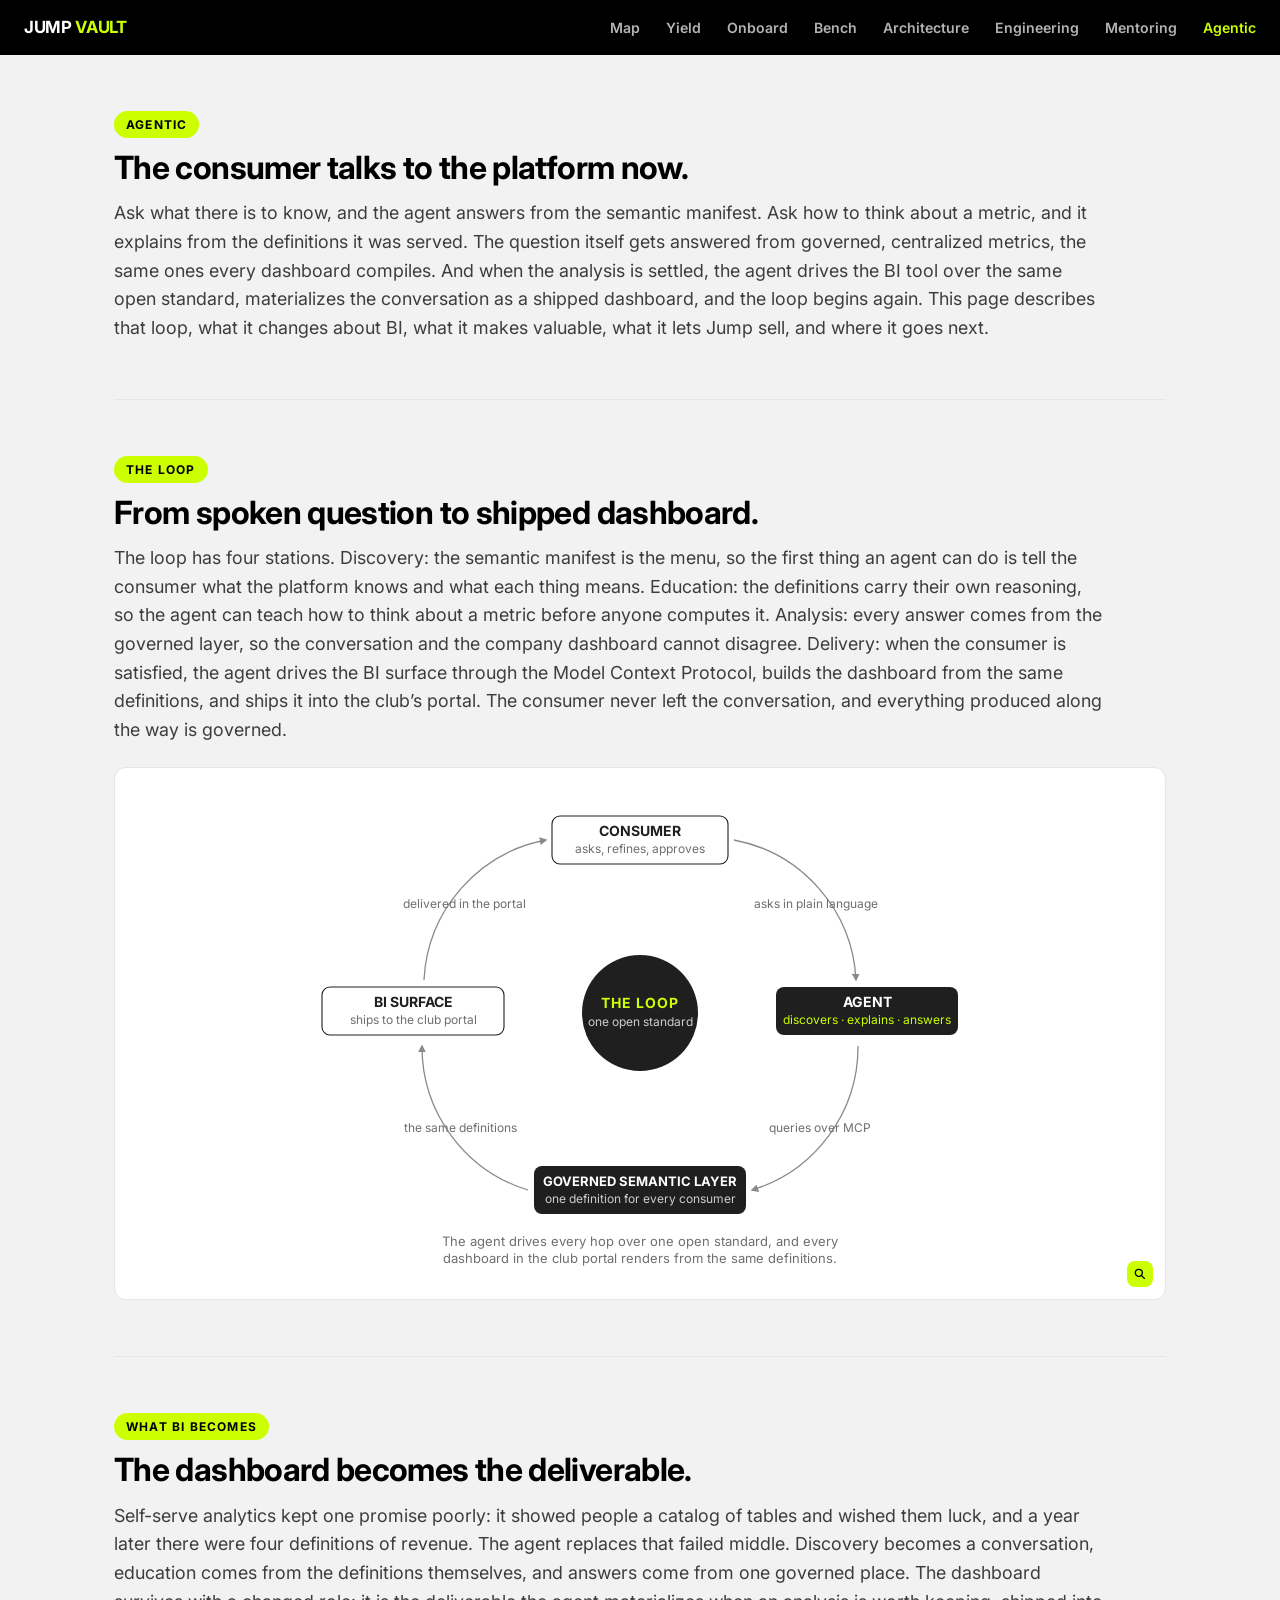
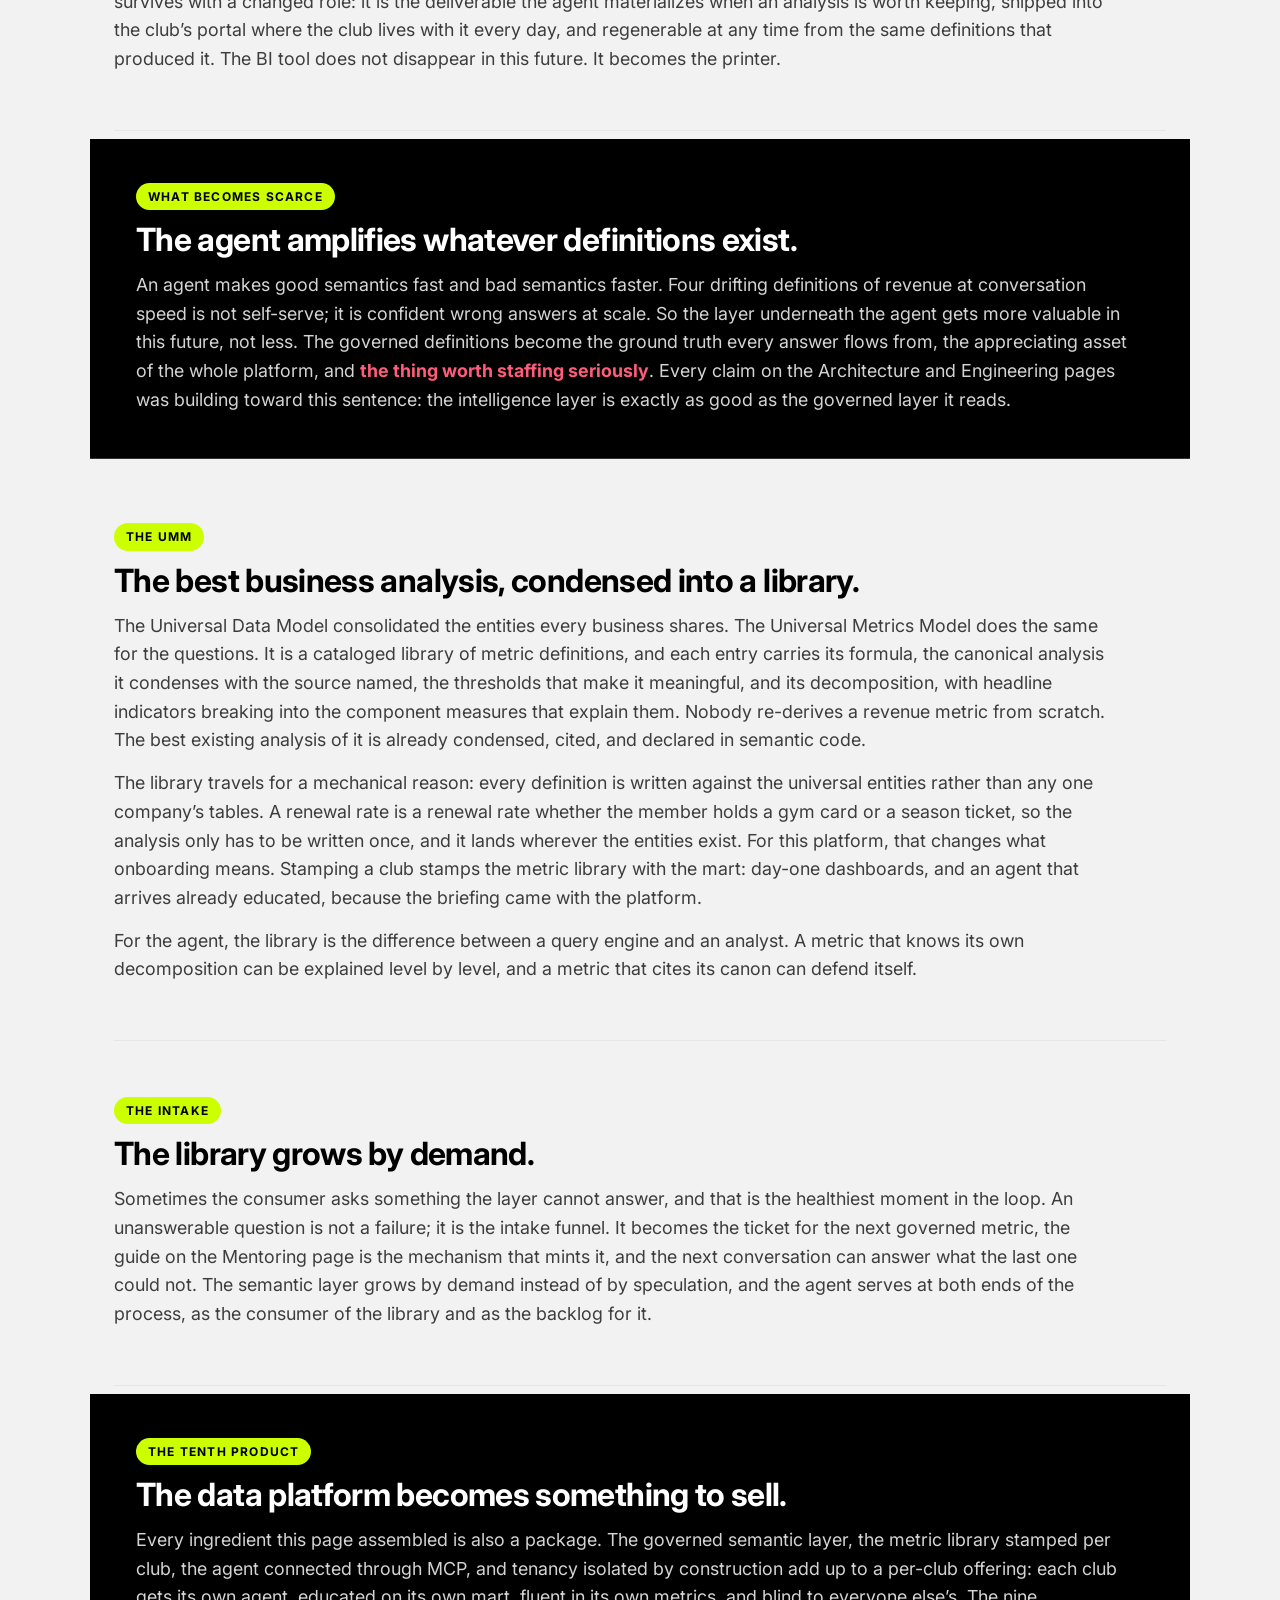
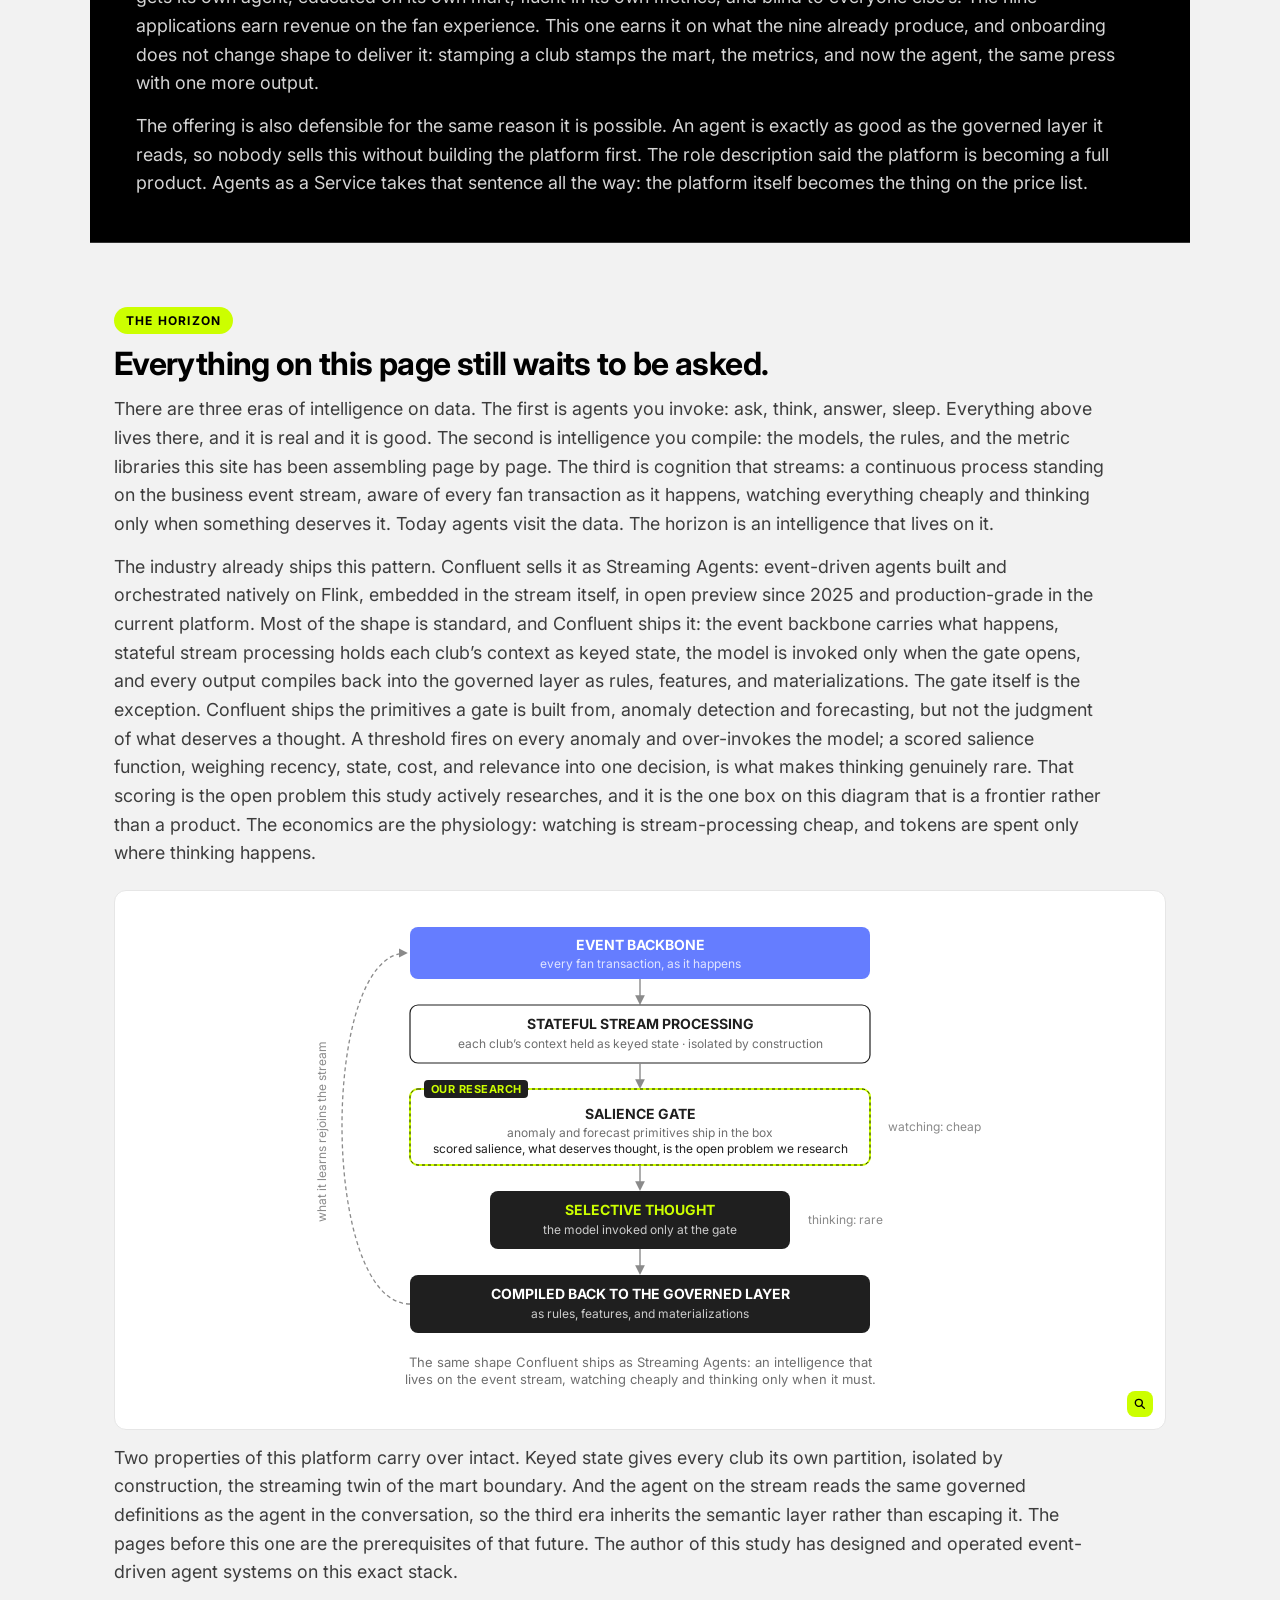
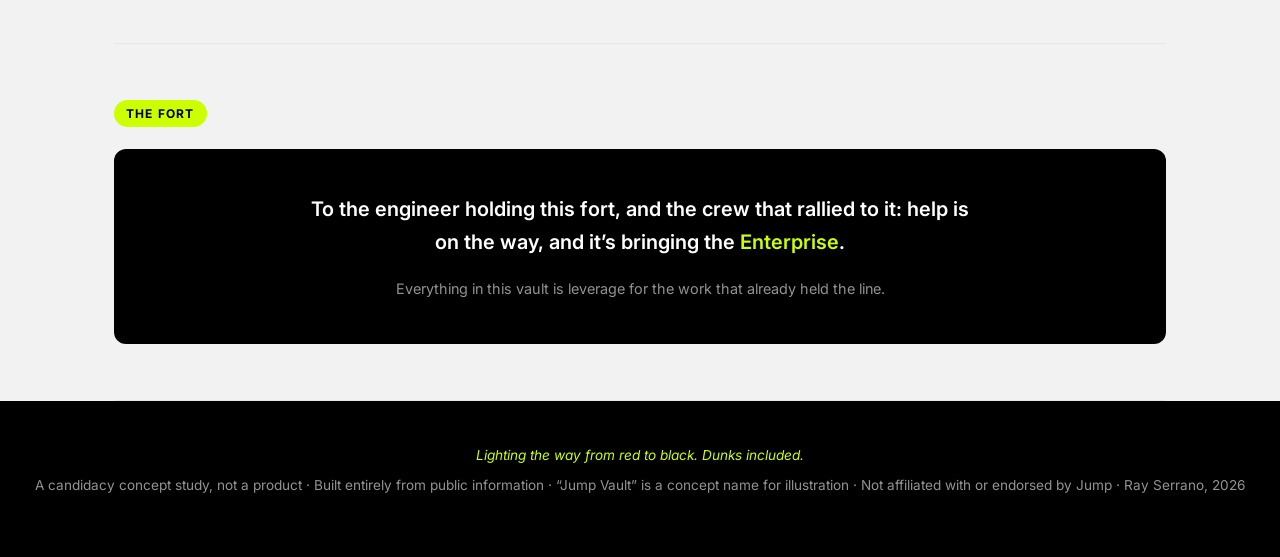
==== agentic.html @ e4c2bdba "Cold-read batch, the eight principles (Ray, phone session): Foundation - florid Inmon passage normal" ====
<!DOCTYPE html>
<html lang="en">
<head>
<meta charset="UTF-8">
<meta name="viewport" content="width=device-width, initial-scale=1.0">
<meta name="robots" content="noindex, nofollow">
<title>Jump Vault | Agentic</title>
<link rel="preconnect" href="https://fonts.googleapis.com">
<link href="https://fonts.googleapis.com/css2?family=Inter:wght@400;500;600;700&display=swap" rel="stylesheet">
<link rel="stylesheet" href="assets/vault.css?v=34">
</head>
<body>

<nav class="sitenav">
  <a href="index.html" class="nav-home">JUMP <span class="vault">VAULT</span></a>
  <div class="nav-links">
    <a href="map.html">Map</a>
    <a href="yield.html">Yield</a>
    <a href="onboard.html">Onboard</a>
    <a href="bench.html">Bench</a>
    <a href="architecture.html">Architecture</a>
    <a href="engineering.html">Engineering</a>
    <a href="mentoring.html">Mentoring</a>
    <a href="agentic.html" class="current">Agentic</a>
  </div>
</nav>

<div class="container page-body">

<section>
  <div class="kicker">Agentic</div>
  <h2>The consumer talks to the platform now.</h2>
  <p class="lede" style="margin-top:14px">Ask what there is to know, and the agent answers from the semantic manifest. Ask how to think about a metric, and it explains from the definitions it was served. The question itself gets answered from governed, centralized metrics, the same ones every dashboard compiles. And when the analysis is settled, the agent drives the BI tool over the same open standard, materializes the conversation as a shipped dashboard, and the loop begins again. This page describes that loop, what it changes about BI, what it makes valuable, what it lets Jump sell, and where it goes next.</p>
</section>

<section>
  <div class="kicker">The Loop</div>
  <h2>From spoken question to shipped dashboard.</h2>
  <p class="lede" style="margin-top:14px">The loop has four stations. Discovery: the semantic manifest is the menu, so the first thing an agent can do is tell the consumer what the platform knows and what each thing means. Education: the definitions carry their own reasoning, so the agent can teach how to think about a metric before anyone computes it. Analysis: every answer comes from the governed layer, so the conversation and the company dashboard cannot disagree. Delivery: when the consumer is satisfied, the agent drives the BI surface through the Model Context Protocol, builds the dashboard from the same definitions, and ships it into the club&rsquo;s portal. The consumer never left the conversation, and everything produced along the way is governed.</p>
<div class="diagram-wrap" data-zoom style="margin-top:22px">
  <svg viewBox="0 0 760 484" width="100%" style="max-width:760px" xmlns="http://www.w3.org/2000/svg" role="img" aria-label="The loop, clockwise: the consumer asks in plain language, the agent discovers, explains, and answers by querying the governed semantic layer over MCP, the same definitions build the dashboard, and the shipped dashboard lands in the club portal, durable and regenerable. In the center, the loop runs on one open standard.">
    <defs><marker id="lp" viewBox="0 0 10 10" refX="8" refY="5" markerWidth="6" markerHeight="6" orient="auto-start-reverse"><path d="M 0 0 L 10 5 L 0 10 z" fill="#8a8a8a"/></marker></defs>
    <circle cx="380" cy="225" r="58" fill="#1f1f1f"/>
    <text x="380" y="220" text-anchor="middle" font-family="Inter, Arial" font-size="14" font-weight="700" fill="#ccff00" letter-spacing="1">THE LOOP</text>
    <text x="380" y="238" text-anchor="middle" font-family="Inter, Arial" font-size="12" fill="#cccccc">one open standard</text>
    <rect x="292" y="28" width="176" height="48" rx="8" fill="#ffffff" stroke="#1f1f1f" stroke-width="1.1"/>
    <text x="380" y="48" text-anchor="middle" font-family="Inter, Arial" font-size="14" font-weight="700" fill="#1f1f1f">CONSUMER</text>
    <text x="380" y="65" text-anchor="middle" font-family="Inter, Arial" font-size="12" fill="#6f6f6f">asks, refines, approves</text>
    <rect x="516" y="199" width="182" height="48" rx="8" fill="#1f1f1f"/>
    <text x="607" y="219" text-anchor="middle" font-family="Inter, Arial" font-size="14" font-weight="700" fill="#ffffff">AGENT</text>
    <text x="607" y="236" text-anchor="middle" font-family="Inter, Arial" font-size="12" fill="#ccff00">discovers &middot; explains &middot; answers</text>
    <rect x="274" y="378" width="212" height="48" rx="8" fill="#1f1f1f"/>
    <text x="380" y="398" text-anchor="middle" font-family="Inter, Arial" font-size="13" font-weight="700" fill="#ffffff">GOVERNED SEMANTIC LAYER</text>
    <text x="380" y="415" text-anchor="middle" font-family="Inter, Arial" font-size="12" fill="#cccccc">one definition for every consumer</text>
    <rect x="62" y="199" width="182" height="48" rx="8" fill="#ffffff" stroke="#1f1f1f" stroke-width="1.1"/>
    <text x="153" y="219" text-anchor="middle" font-family="Inter, Arial" font-size="14" font-weight="700" fill="#1f1f1f">BI SURFACE</text>
    <text x="153" y="236" text-anchor="middle" font-family="Inter, Arial" font-size="12" fill="#6f6f6f">ships to the club portal</text>
    <path d="M 474 52 A 150 150 0 0 1 596 192" fill="none" stroke="#8a8a8a" stroke-width="1.3" marker-end="url(#lp)"/>
    <text x="556" y="120" text-anchor="middle" font-family="Inter, Arial" font-size="12" fill="#6f6f6f">asks in plain language</text>
    <path d="M 598 258 A 150 150 0 0 1 492 402" fill="none" stroke="#8a8a8a" stroke-width="1.3" marker-end="url(#lp)"/>
    <text x="560" y="344" text-anchor="middle" font-family="Inter, Arial" font-size="12" fill="#6f6f6f">queries over MCP</text>
    <path d="M 268 402 A 150 150 0 0 1 162 258" fill="none" stroke="#8a8a8a" stroke-width="1.3" marker-end="url(#lp)"/>
    <text x="200" y="344" text-anchor="middle" font-family="Inter, Arial" font-size="12" fill="#6f6f6f">the same definitions</text>
    <path d="M 164 192 A 150 150 0 0 1 286 52" fill="none" stroke="#8a8a8a" stroke-width="1.3" marker-end="url(#lp)"/>
    <text x="204" y="120" text-anchor="middle" font-family="Inter, Arial" font-size="12" fill="#6f6f6f">delivered in the portal</text>
    <text x="380" y="458" text-anchor="middle" font-family="Inter, Arial" font-size="13" fill="#6f6f6f">The agent drives every hop over one open standard, and every</text>
    <text x="380" y="475" text-anchor="middle" font-family="Inter, Arial" font-size="13" fill="#6f6f6f">dashboard in the club portal renders from the same definitions.</text>
  </svg>
</div>
</section>

<section>
  <div class="kicker">What BI Becomes</div>
  <h2>The dashboard becomes the deliverable.</h2>
  <p class="lede" style="margin-top:14px">Self-serve analytics kept one promise poorly: it showed people a catalog of tables and wished them luck, and a year later there were four definitions of revenue. The agent replaces that failed middle. Discovery becomes a conversation, education comes from the definitions themselves, and answers come from one governed place. The dashboard survives with a changed role: it is the deliverable the agent materializes when an analysis is worth keeping, shipped into the club&rsquo;s portal where the club lives with it every day, and regenerable at any time from the same definitions that produced it. The BI tool does not disappear in this future. It becomes the printer.</p>
</section>

<section class="dark">
  <div class="kicker">What Becomes Scarce</div>
  <h2>The agent amplifies whatever definitions exist.</h2>
  <p class="lede" style="margin-top:14px">An agent makes good semantics fast and bad semantics faster. Four drifting definitions of revenue at conversation speed is not self-serve; it is confident wrong answers at scale. So the layer underneath the agent gets more valuable in this future, not less. The governed definitions become the ground truth every answer flows from, the appreciating asset of the whole platform, and <span class="crimson-emph">the thing worth staffing seriously</span>. Every claim on the Architecture and Engineering pages was building toward this sentence: the intelligence layer is exactly as good as the governed layer it reads.</p>
</section>

<section>
  <div class="kicker">The UMM</div>
  <h2>The best business analysis, condensed into a library.</h2>
  <p class="lede" style="margin-top:14px">The Universal Data Model consolidated the entities every business shares. The Universal Metrics Model does the same for the questions. It is a cataloged library of metric definitions, and each entry carries its formula, the canonical analysis it condenses with the source named, the thresholds that make it meaningful, and its decomposition, with headline indicators breaking into the component measures that explain them. Nobody re-derives a revenue metric from scratch. The best existing analysis of it is already condensed, cited, and declared in semantic code.</p>
  <p class="lede" style="margin-top:14px">The library travels for a mechanical reason: every definition is written against the universal entities rather than any one company&rsquo;s tables. A renewal rate is a renewal rate whether the member holds a gym card or a season ticket, so the analysis only has to be written once, and it lands wherever the entities exist. For this platform, that changes what onboarding means. Stamping a club stamps the metric library with the mart: day-one dashboards, and an agent that arrives already educated, because the briefing came with the platform.</p>
  <p class="lede" style="margin-top:14px">For the agent, the library is the difference between a query engine and an analyst. A metric that knows its own decomposition can be explained level by level, and a metric that cites its canon can defend itself.</p>
</section>

<section>
  <div class="kicker">The Intake</div>
  <h2>The library grows by demand.</h2>
  <p class="lede" style="margin-top:14px">Sometimes the consumer asks something the layer cannot answer, and that is the healthiest moment in the loop. An unanswerable question is not a failure; it is the intake funnel. It becomes the ticket for the next governed metric, the guide on the Mentoring page is the mechanism that mints it, and the next conversation can answer what the last one could not. The semantic layer grows by demand instead of by speculation, and the agent serves at both ends of the process, as the consumer of the library and as the backlog for it.</p>
</section>

<section class="dark">
  <div class="kicker">The Tenth Product</div>
  <h2>The data platform becomes something to sell.</h2>
  <p class="lede" style="margin-top:14px">Every ingredient this page assembled is also a package. The governed semantic layer, the metric library stamped per club, the agent connected through MCP, and tenancy isolated by construction add up to a per-club offering: each club gets its own agent, educated on its own mart, fluent in its own metrics, and blind to everyone else&rsquo;s. The nine applications earn revenue on the fan experience. This one earns it on what the nine already produce, and onboarding does not change shape to deliver it: stamping a club stamps the mart, the metrics, and now the agent, the same press with one more output.</p>
  <p class="lede" style="margin-top:14px">The offering is also defensible for the same reason it is possible. An agent is exactly as good as the governed layer it reads, so nobody sells this without building the platform first. The role description said the platform is becoming a full product. Agents as a Service takes that sentence all the way: the platform itself becomes the thing on the price list.</p>
</section>

<section>
  <div class="kicker">The Horizon</div>
  <h2>Everything on this page still waits to be asked.</h2>
  <p class="lede" style="margin-top:14px">There are three eras of intelligence on data. The first is agents you invoke: ask, think, answer, sleep. Everything above lives there, and it is real and it is good. The second is intelligence you compile: the models, the rules, and the metric libraries this site has been assembling page by page. The third is cognition that streams: a continuous process standing on the business event stream, aware of every fan transaction as it happens, watching everything cheaply and thinking only when something deserves it. Today agents visit the data. The horizon is an intelligence that lives on it.</p>
  <p class="lede" style="margin-top:14px">The industry already ships this pattern. Confluent sells it as Streaming Agents: event-driven agents built and orchestrated natively on Flink, embedded in the stream itself, in open preview since 2025 and production-grade in the current platform. Most of the shape is standard, and Confluent ships it: the event backbone carries what happens, stateful stream processing holds each club&rsquo;s context as keyed state, the model is invoked only when the gate opens, and every output compiles back into the governed layer as rules, features, and materializations. The gate itself is the exception. Confluent ships the primitives a gate is built from, anomaly detection and forecasting, but not the judgment of what deserves a thought. A threshold fires on every anomaly and over-invokes the model; a scored salience function, weighing recency, state, cost, and relevance into one decision, is what makes thinking genuinely rare. That scoring is the open problem this study actively researches, and it is the one box on this diagram that is a frontier rather than a product. The economics are the physiology: watching is stream-processing cheap, and tokens are spent only where thinking happens.</p>
<div class="diagram-wrap" data-zoom style="margin-top:22px">
  <svg viewBox="0 0 760 490" width="100%" style="max-width:760px" xmlns="http://www.w3.org/2000/svg" role="img" aria-label="The horizon architecture, top to bottom: an event backbone carries every fan transaction; stateful stream processing holds each club's context as keyed state; a salience gate decides what deserves thought, and scoring that salience is the study&rsquo;s own research problem rather than a shipped Confluent primitive; the language model is invoked only at that gate; and outputs compile back into the governed layer as rules, features, and materializations. Watching is cheap, thinking is rare.">
    <defs><marker id="hz" viewBox="0 0 10 10" refX="8" refY="5" markerWidth="7" markerHeight="7" orient="auto-start-reverse"><path d="M 0 0 L 10 5 L 0 10 z" fill="#8a8a8a"/></marker></defs>

    <!-- 1: event backbone (reserved streaming color) -->
    <rect x="150" y="16" width="460" height="52" rx="8" fill="#657dff"/>
    <text x="380" y="39" text-anchor="middle" font-family="Inter, Arial" font-size="14" font-weight="700" fill="#ffffff">EVENT BACKBONE</text>
    <text x="380" y="57" text-anchor="middle" font-family="Inter, Arial" font-size="12" fill="#dfe4ff">every fan transaction, as it happens</text>
    <line x1="380" y1="68" x2="380" y2="92" stroke="#8a8a8a" stroke-width="1.4" marker-end="url(#hz)"/>

    <!-- 2: stateful stream processing -->
    <rect x="150" y="94" width="460" height="58" rx="8" fill="#ffffff" stroke="#1f1f1f" stroke-width="1.2"/>
    <text x="380" y="118" text-anchor="middle" font-family="Inter, Arial" font-size="14" font-weight="700" fill="#1f1f1f">STATEFUL STREAM PROCESSING</text>
    <text x="380" y="137" text-anchor="middle" font-family="Inter, Arial" font-size="12" fill="#6f6f6f">each club&rsquo;s context held as keyed state &middot; isolated by construction</text>
    <line x1="380" y1="152" x2="380" y2="176" stroke="#8a8a8a" stroke-width="1.4" marker-end="url(#hz)"/>

    <!-- 3: salience gate - OUR RESEARCH (lime dashed frame) -->
    <rect x="150" y="178" width="460" height="76" rx="8" fill="#ffffff" stroke="#ccff00" stroke-width="2"/>
    <rect x="150" y="178" width="460" height="76" rx="8" fill="none" stroke="#1f1f1f" stroke-width="1" stroke-dasharray="3 3"/>
    <rect x="164" y="169" width="104" height="18" rx="4" fill="#1f1f1f"/>
    <text x="216" y="182" text-anchor="middle" font-family="Inter, Arial" font-size="11" font-weight="700" fill="#ccff00" letter-spacing="0.5">OUR RESEARCH</text>
    <text x="380" y="208" text-anchor="middle" font-family="Inter, Arial" font-size="14" font-weight="700" fill="#1f1f1f">SALIENCE GATE</text>
    <text x="380" y="226" text-anchor="middle" font-family="Inter, Arial" font-size="12" fill="#6f6f6f">anomaly and forecast primitives ship in the box</text>
    <text x="380" y="242" text-anchor="middle" font-family="Inter, Arial" font-size="12" fill="#1f1f1f">scored salience, what deserves thought, is the open problem we research</text>
    <line x1="380" y1="254" x2="380" y2="278" stroke="#8a8a8a" stroke-width="1.4" marker-end="url(#hz)"/>
    <text x="628" y="220" font-family="Inter, Arial" font-size="12" fill="#8a8a8a">watching: cheap</text>

    <!-- 4: selective thought -->
    <rect x="230" y="280" width="300" height="58" rx="8" fill="#1f1f1f"/>
    <text x="380" y="304" text-anchor="middle" font-family="Inter, Arial" font-size="14" font-weight="700" fill="#ccff00">SELECTIVE THOUGHT</text>
    <text x="380" y="323" text-anchor="middle" font-family="Inter, Arial" font-size="12" fill="#cccccc">the model invoked only at the gate</text>
    <line x1="380" y1="338" x2="380" y2="362" stroke="#8a8a8a" stroke-width="1.4" marker-end="url(#hz)"/>
    <text x="548" y="313" font-family="Inter, Arial" font-size="12" fill="#8a8a8a">thinking: rare</text>

    <!-- 5: compiled outputs, back to the governed layer -->
    <rect x="150" y="364" width="460" height="58" rx="8" fill="#1f1f1f"/>
    <text x="380" y="388" text-anchor="middle" font-family="Inter, Arial" font-size="14" font-weight="700" fill="#ffffff">COMPILED BACK TO THE GOVERNED LAYER</text>
    <text x="380" y="407" text-anchor="middle" font-family="Inter, Arial" font-size="12" fill="#cccccc">as rules, features, and materializations</text>

    <!-- return path: outputs feed the backbone again -->
    <path d="M 150 393 C 60 393 60 42 146 42" fill="none" stroke="#8a8a8a" stroke-width="1.3" stroke-dasharray="4 3" marker-end="url(#hz)"/>
    <text x="66" y="220" text-anchor="middle" font-family="Inter, Arial" font-size="12" fill="#8a8a8a" transform="rotate(-90 66 220)">what it learns rejoins the stream</text>

    <text x="380" y="456" text-anchor="middle" font-family="Inter, Arial" font-size="13" fill="#6f6f6f">The same shape Confluent ships as Streaming Agents: an intelligence that</text>
    <text x="380" y="473" text-anchor="middle" font-family="Inter, Arial" font-size="13" fill="#6f6f6f">lives on the event stream, watching cheaply and thinking only when it must.</text>
  </svg>
</div>
  <p class="lede" style="margin-top:14px">Two properties of this platform carry over intact. Keyed state gives every club its own partition, isolated by construction, the streaming twin of the mart boundary. And the agent on the stream reads the same governed definitions as the agent in the conversation, so the third era inherits the semantic layer rather than escaping it. The pages before this one are the prerequisites of that future. The author of this study has designed and operated event-driven agent systems on this exact stack.</p>
</section>

<section>
  <div class="kicker">The Fort</div>
  <div class="fort">
    <p class="dedication">To the engineer holding this fort, and the crew that rallied to it: help is on the way, and it&rsquo;s bringing the <span>Enterprise</span>.</p>
    <p class="lock">Everything in this vault is leverage for the work that already held the line.</p>
  </div>
</section>

</div>

<footer>
  <div class="tagline">Lighting the way from red to black. Dunks included.</div>
  <div>A candidacy concept study, not a product &middot; Built entirely from public information &middot; &ldquo;Jump Vault&rdquo; is a concept name for illustration &middot; Not affiliated with or endorsed by Jump &middot; Ray Serrano, 2026</div>
</footer>

<script src="assets/lightbox.js?v=1"></script>
</body>
</html>
---- assets/vault.css ----
/* Jump Vault shared stylesheet.
   Jump-echo theme: palette and type ratios measured from jump.com design tokens (July 2026).
   Echo, not clone: Inter carries the voice; no Jump logo or licensed typefaces. */

:root {
  --black: #000000;
  --black-light: #1f1f1f;
  --dark-grey: #3d3d3d;
  --muted: #929292;
  --caption-grey: #6f6f6f;
  --medium-grey: #e6e6e6;
  --background: #f2f2f2;
  --light-grey: #f8f8f8;
  --white: #ffffff;
  --green: #ccff00;
  --green-hover: #dbff4d;
  --green-pressed: #b8e500;
  --blue: #657dff;
  --blue-deep: #425df0;
  --red: #ab0033;
}

* { box-sizing: border-box; margin: 0; padding: 0; }
body { font-family: 'Inter', -apple-system, BlinkMacSystemFont, 'Segoe UI', Arial, sans-serif; background: var(--background); color: var(--dark-grey); line-height: 1.6; }
.container { max-width: 1100px; margin: 0 auto; padding: 0 24px; }

.masthead { text-align: center; padding: 72px 24px 48px; background: var(--black); }
.wordmark { font-size: 3.2rem; font-weight: 700; letter-spacing: -0.03em; line-height: 0.95; color: var(--white); }
.wordmark .vault { color: var(--green); }
.mast-sub { font-size: 1.25rem; color: #b3b3b3; margin-top: 10px; font-weight: 500; }
.masthead .tagline { font-size: 0.95rem; color: var(--green); margin-top: 18px; font-style: italic; }
.concept-note { font-size: 0.8rem; color: #7a7a7a; margin-top: 10px; }

section { padding: 56px 0; border-bottom: 1px solid var(--medium-grey); }
h2 { font-size: 2rem; font-weight: 700; letter-spacing: -0.02em; line-height: 1.1; color: var(--black); margin-bottom: 6px; }
.kicker { display: inline-block; background: var(--green); color: var(--black); font-size: 0.75rem; font-weight: 700; letter-spacing: 0.1em; text-transform: uppercase; padding: 4px 12px; border-radius: 999px; margin-bottom: 12px; }

.principle { font-size: 1.4rem; font-weight: 700; color: var(--black); letter-spacing: -0.02em; line-height: 1.2; margin: 0 0 6px; }
.principle + h2 { font-size: 1.15rem; font-weight: 600; color: var(--dark-grey); letter-spacing: 0; line-height: 1.35; margin-bottom: 6px; }
.dark .principle + h2 { color: #cfcfcf; }
.dark .principle { color: #ccff00; }
.lede { font-size: 1.12rem; color: var(--dark-grey); max-width: 62rem; }

.engines { display: grid; grid-template-columns: repeat(auto-fit, minmax(300px, 1fr)); gap: 20px; margin-top: 32px; }
.engine { background: var(--white); border: 1px solid var(--medium-grey); border-radius: 12px; padding: 26px; }
.engine h3 { font-size: 1.15rem; color: var(--black); margin-bottom: 4px; letter-spacing: -0.01em; }
.engine h3 span { background: var(--green); color: var(--black); padding: 0 8px; }
.engine .promise { font-size: 0.85rem; font-weight: 700; color: var(--blue-deep); margin-bottom: 12px; }
.engine p { font-size: 0.95rem; color: var(--dark-grey); }
.engine.bench { background: var(--light-grey); }
.engine ul { margin: 10px 0 0 18px; font-size: 0.92rem; color: var(--dark-grey); }

.panel { background: var(--white); border: 1px solid var(--medium-grey); border-radius: 12px; padding: 30px; margin-top: 28px; }
.panel-header { display: flex; align-items: center; gap: 14px; margin-bottom: 6px; }
.panel-number { background: var(--green); color: var(--black); min-width: 38px; height: 38px; border-radius: 50%; display: flex; align-items: center; justify-content: center; font-weight: 700; font-size: 1.1rem; }
.panel-title { font-size: 1.3rem; font-weight: 700; letter-spacing: -0.01em; color: var(--black); }
.panel-subtitle { color: var(--caption-grey); font-size: 0.92rem; margin: 0 0 20px 52px; }

.split-view { display: grid; grid-template-columns: repeat(auto-fit, minmax(280px, 1fr)); gap: 16px; }
.source-box { background: var(--light-grey); border-radius: 8px; padding: 18px; border: 1px solid var(--medium-grey); overflow-x: auto; }
.source-header { font-weight: 600; font-size: 0.98rem; margin-bottom: 10px; color: var(--black-light); }
.badge { padding: 3px 10px; border-radius: 10px; font-size: 0.7rem; font-weight: 700; margin-left: 8px; }
.badge.tix { background: var(--blue); color: var(--white); }
.badge.merch { background: #8b5cf6; color: var(--white); }
.badge.app { background: #ec4899; color: var(--white); }

table { width: 100%; font-size: 0.8rem; border-collapse: collapse; }
table th { background: #ececec; padding: 7px; text-align: left; font-weight: 600; color: var(--black-light); border: 1px solid #dcdcdc; }
table td { padding: 7px; border: 1px solid #e3e3e3; color: var(--dark-grey); font-family: 'Courier New', monospace; }
.hl { background: var(--green); color: var(--black); font-weight: 700; padding: 0 4px; }

.udm-grid { display: grid; grid-template-columns: repeat(2, 1fr); gap: 14px; }
.udm-table { background: var(--white); border: 1.5px solid var(--black-light); border-radius: 8px; padding: 14px; }
.udm-table-name { font-weight: 700; color: var(--black); margin-bottom: 8px; font-size: 0.9rem; letter-spacing: 0.03em; }
.mart-box { background: var(--white); border: 1.5px solid var(--blue); border-radius: 8px; padding: 20px; }

.sql-box { background: var(--black-light); border-radius: 6px; padding: 14px; margin-top: 14px; font-family: 'Courier New', monospace; font-size: 0.85rem; color: var(--medium-grey); overflow-x: auto; }
.sql-k { color: var(--green); font-weight: 700; }

.insight-value { display: block; width: fit-content; margin: 18px auto 4px; background: var(--green); color: var(--black); font-size: 2.4rem; font-weight: 700; text-align: center; padding: 2px 20px; border-radius: 10px; }
.insight-sub { text-align: center; color: var(--caption-grey); font-size: 0.92rem; }
.caption { color: var(--caption-grey); font-size: 0.88rem; margin-top: 18px; border-left: 3px solid var(--green-pressed); padding-left: 12px; }

.flywheel-wrap { text-align: center; margin-top: 28px; }

.controls { display: grid; grid-template-columns: repeat(auto-fit, minmax(220px, 1fr)); gap: 18px; margin: 26px 0; }
.control { background: var(--white); border: 1px solid var(--medium-grey); border-radius: 10px; padding: 16px; }
.control label { display: block; font-size: 0.82rem; font-weight: 600; color: var(--dark-grey); margin-bottom: 8px; }
.control .val { color: var(--blue-deep); font-weight: 700; }
input[type=range] { width: 100%; accent-color: var(--blue-deep); }

.chart-wrap { background: var(--white); border: 1px solid var(--medium-grey); border-radius: 12px; padding: 24px; }
.readouts { display: grid; grid-template-columns: repeat(auto-fit, minmax(220px, 1fr)); gap: 14px; margin-top: 22px; }
.readout { background: var(--white); border-radius: 10px; padding: 16px; text-align: center; border: 1px solid var(--medium-grey); }
.readout .path-name { font-size: 0.8rem; font-weight: 700; letter-spacing: 0.06em; text-transform: uppercase; margin-bottom: 6px; }
.readout .cross { font-size: 1.5rem; font-weight: 700; color: var(--black); }
.readout .gain { font-size: 0.82rem; color: var(--blue-deep); margin-top: 4px; min-height: 1.2em; }
.assumptions { font-size: 1.05rem; color: var(--dark-grey); margin-top: 22px; line-height: 1.7; }

.caveat { background: var(--white); border: 1.5px solid var(--black-light); border-radius: 12px; padding: 26px; margin-top: 10px; }
.caveat p { color: var(--dark-grey); font-size: 1.02rem; }

.northstar { background: var(--black-light); border-radius: 12px; padding: 26px; }
.northstar .big { font-size: 1.9rem; font-weight: 700; color: var(--green); letter-spacing: -0.01em; }

.about p { color: var(--dark-grey); font-size: 0.98rem; max-width: 62rem; }
.about .edu { color: var(--caption-grey); font-size: 0.9rem; margin-top: 14px; }

footer { text-align: center; padding: 44px 24px 60px; background: var(--black); color: var(--muted); font-size: 0.85rem; }
footer .tagline { margin-bottom: 8px; font-style: italic; color: var(--green); }

.source-box table { font-size: 0.78rem; }
.source-box td, .source-box th { padding: 5px 8px; word-break: normal; overflow-wrap: break-word; text-align: left; }
.source-box th { width: 40%; }

@media (max-width: 640px) { .wordmark { font-size: 2.2rem; } .udm-grid { grid-template-columns: 1fr; } }

/* Site navigation (added with the Phase 2 scaffold) */
.sitenav { background: var(--black); display: flex; justify-content: space-between; align-items: center; flex-wrap: wrap; gap: 8px; padding: 14px 24px; position: sticky; top: 0; z-index: 10; }
.nav-home { color: var(--white); font-weight: 700; letter-spacing: -0.02em; text-decoration: none; font-size: 1.05rem; }
.nav-home .vault { color: var(--green); }
.nav-links a { color: #b3b3b3; text-decoration: none; font-size: 0.88rem; font-weight: 600; margin-left: 22px; }
.nav-links a:hover { color: var(--white); }
.nav-links a.current { color: var(--green); }
.page-body { min-height: 55vh; }
@media (max-width: 640px) { .nav-links a { margin-left: 12px; font-size: 0.8rem; } }

/* On-ramps: three doors on the index, one spine walked by forward links */
.doors { display: grid; grid-template-columns: repeat(auto-fit, minmax(260px, 1fr)); gap: 16px; margin-top: 24px; }
.door { display: block; background: var(--black-light); border-radius: 12px; padding: 26px; color: var(--white); font-size: 1.15rem; font-weight: 700; letter-spacing: -0.01em; line-height: 1.4; text-decoration: none; }
.door span { color: var(--green); white-space: nowrap; }
.door:hover { background: var(--black); }
.part-divider { display: flex; align-items: center; gap: 20px; margin: 20px 0 8px; }
.part-divider::before, .part-divider::after { content: ""; flex: 1; height: 1px; background: #d4d4d4; }
.part-divider span { font-size: 0.95rem; font-weight: 700; letter-spacing: 0.12em; text-transform: uppercase; color: #1f1f1f; white-space: nowrap; }
.dark .part-divider::before, .dark .part-divider::after { background: #444; }
.dark .part-divider span { color: #f4f4f4; }

.spine-next { text-align: center; padding: 46px 24px 10px; }
.spine-next a { display: inline-block; background: var(--green); color: var(--black); font-weight: 700; font-size: 0.95rem; padding: 13px 28px; border-radius: 999px; text-decoration: none; }
.spine-next a:hover { background: var(--green-hover); }

/* Map page */
.modules { display: grid; grid-template-columns: repeat(3, 1fr); gap: 14px; margin-top: 24px; }
.module { background: var(--white); border: 1px solid var(--medium-grey); border-radius: 10px; padding: 18px; }
.module h4 { font-size: 0.92rem; font-weight: 700; letter-spacing: 0.02em; color: var(--black); margin-bottom: 6px; }
.module p { font-size: 0.88rem; color: var(--dark-grey); }
.module.agents { border: 1.5px solid var(--black-light); }
.agents-note { background: var(--white); border: 1px solid var(--medium-grey); border-left: 4px solid var(--green); border-radius: 10px; padding: 20px; margin-top: 18px; font-size: 0.95rem; color: var(--dark-grey); }
.diagram-wrap { text-align: center; margin-top: 26px; background: var(--white); border: 1px solid var(--medium-grey); border-radius: 12px; padding: 20px; }

/* Architecture page: the expression box and The Fort */
.expr-box { background: var(--black-light); border-radius: 8px; padding: 20px; margin: 20px auto; max-width: 34rem; text-align: center; font-family: 'Courier New', monospace; font-size: 1.05rem; color: var(--green); }
.temps th:first-child, .temps td:first-child { font-weight: 700; }

.tier-cards { display: flex; flex-direction: column; gap: 10px; margin: 8px 0; }
.tier-card { border: 1px solid #d4d4d4; border-radius: 10px; padding: 14px 16px; background: #fafafa; }
.tier-card.tier-arm { border-color: #79bc43; background: #f2f7f2; }
.tier-name { font-weight: 700; font-size: 0.95rem; color: #1f1f1f; letter-spacing: 0.04em; }
.tier-tag { font-weight: 600; font-size: 0.7rem; text-transform: uppercase; letter-spacing: 0.08em; color: #5a8f2f; background: #e4f0d8; padding: 2px 8px; border-radius: 999px; margin-left: 8px; }
.tier-what { font-size: 0.92rem; color: #6f6f6f; margin-top: 4px; }
.tier-job { font-size: 0.95rem; color: #1f1f1f; font-weight: 600; margin-top: 6px; }
.dark .tier-card { background: #1a1a1a; border-color: #333; }
.dark .tier-card.tier-arm { background: #14210e; border-color: #79bc43; }
.dark .tier-name, .dark .tier-job { color: #f4f4f4; }
.dark .tier-what { color: #a8a8a8; }
.fort { background: var(--black); border-radius: 12px; padding: 44px 30px; text-align: center; margin-top: 10px; }
.fort .dedication { color: var(--white); font-size: 1.25rem; font-weight: 600; line-height: 1.65; max-width: 42rem; margin: 0 auto; }
.fort .dedication span { color: var(--green); white-space: nowrap; }
.fort .lock { color: var(--muted); font-size: 0.9rem; margin-top: 18px; }

.deeper { display: inline-block; margin-top: 12px; font-weight: 700; font-size: 0.85rem; color: var(--blue-deep); text-decoration: none; }
.deeper:hover { text-decoration: underline; }

.mast-sub2 { font-size: 0.95rem; color: #7a7a7a; margin-top: 4px; font-weight: 500; letter-spacing: 0.02em; }

.story-arc { font-size: 0.85rem; font-weight: 700; letter-spacing: 0.14em; text-transform: uppercase; color: var(--muted); margin-bottom: 18px; }

.build-stamp { font-size: 0.7rem; color: #cfcfcf; margin-top: 10px; letter-spacing: 0.05em; font-family: 'Courier New', monospace; }

/* Dark phase (full-black beat, e.g. Compounding) */
section.dark { background: var(--black); border-bottom-color: #333; padding: 44px 46px; border-radius: 0; margin: 8px -24px; }
@media (max-width: 640px) { section.dark { padding: 44px 24px; } }
section.dark h2 { color: var(--white); }
section.dark .diagram-wrap { background: var(--black); border-color: #333; }
section.dark .caption { color: #cfcfcf; border-left-color: var(--green); }

/* Dark section - module cards variant (Map Applications: Jump's existing product) */
section.dark .module { background: #e8e8e8; border-color: #e8e8e8; }
section.dark .module h4 { color: #111111; }
section.dark .module p { color: #444444; }
section.dark .module.agents { border: 1.5px solid var(--green); }
section.dark .agents-note { background: #141414; border-color: #333; border-left-color: var(--green); color: #cfcfcf; }
section.dark .agents-note strong { color: var(--white); }


/* Responsive module grid: 3 cols desktop -> 2 -> 1 */
@media (max-width: 760px) { .modules { grid-template-columns: repeat(2, 1fr); } }
@media (max-width: 480px) { .modules { grid-template-columns: 1fr; } }


/* Diagram lightbox (tap-to-enlarge) */
.diagram-wrap.is-zoomable { cursor: zoom-in; }
.diagram-wrap.is-zoomable:focus-visible { outline: 2px solid var(--green); outline-offset: 3px; }
.lb-overlay { position: fixed; inset: 0; background: rgba(15,15,15,0.92); display: none; align-items: center; justify-content: center; z-index: 1000; padding: 24px; }
.lb-overlay.is-open { display: flex; }
.lb-stage { width: 100%; max-width: 1100px; max-height: 88vh; display: flex; align-items: center; justify-content: center; }
.lb-stage svg { width: 100%; height: auto; max-height: 88vh; background: #ffffff; border-radius: 10px; padding: 12px; box-sizing: border-box; }
.lb-close { position: absolute; top: 16px; right: 20px; background: none; border: none; color: #ffffff; font-size: 2.2rem; line-height: 1; cursor: pointer; padding: 4px 10px; }
.lb-hint { position: absolute; bottom: 18px; left: 0; right: 0; text-align: center; color: #cfcfcf; font-size: 0.8rem; letter-spacing: 0.05em; }
@media (max-width: 480px) { .lb-overlay { padding: 10px; } .lb-stage, .lb-stage svg { max-height: 82vh; } }


/* Breakeven chart: fill container height so lines get vertical room; taller on mobile */
.chart-wrap { position: relative; height: 340px; }
.chart-wrap canvas { width: 100% !important; height: 100% !important; }
@media (max-width: 760px) { .chart-wrap { height: 420px; padding: 16px; } }
@media (max-width: 480px) { .chart-wrap { height: 460px; padding: 12px; } }


/* Framing aside - crimson left border, sets a reading frame */
.framing { max-width: 46rem; margin: 16px auto 0; padding: 12px 18px; border-left: 3px solid #ab0033; background: #faf3f4; border-radius: 0 8px 8px 0; font-size: 0.95rem; color: #3d3d3d; }
.framing strong { color: #ab0033; }


/* The Layer Cake (interactive architecture diagram) */
.cake { max-width: 720px; margin: 26px auto 0; }
.cake-row { display: flex; gap: 12px; align-items: stretch; position: relative; }
.cake-n { position: absolute; left: -26px; top: 50%; transform: translateY(-50%); font-size: 0.8rem; color: #8a8a8a; font-weight: 700; }
.cake-layer { flex: 1; text-align: left; padding: 16px 20px; border-radius: 10px; border: 1px solid #333; background: #1a1a1a; cursor: pointer; transition: transform 0.12s ease, box-shadow 0.12s ease, border-color 0.12s ease; font-family: inherit; }
.cake-layer:hover { transform: translateY(-1px); border-color: #ccff00; }
.cake-layer b { display: block; font-size: 0.98rem; color: #f4f4f4; font-weight: 700; }
.cake-layer small { display: block; margin-top: 3px; font-size: 0.82rem; color: #a8a8a8; }
.cake-layer.half { flex: 1; }
.cake-layer.hero { background: #000000; border: 1.5px solid #ccff00; }
.cake-layer.hero b { color: #ccff00; }
.cake-layer.hero small { color: #e6e6e6; }
.cake-arrow { text-align: center; color: #666; font-size: 1rem; margin: 6px 0; }

.cake-hint { text-align: center; color: #8a8a8a; font-size: 0.85rem; margin: 16px auto 0; font-style: italic; }
.cake-pop-overlay { position: fixed; inset: 0; background: rgba(15,15,15,0.55); display: none; align-items: center; justify-content: center; z-index: 1000; padding: 24px; }
.cake-pop-overlay.is-open { display: flex; }
.cake-pop { background: #ffffff; border-radius: 14px; max-width: 460px; width: 100%; padding: 28px 30px; position: relative; box-shadow: 0 20px 60px rgba(0,0,0,0.3); }
.cake-pop h3 { font-size: 1.3rem; font-weight: 700; color: #1f1f1f; margin: 0; letter-spacing: -0.02em; }
.cake-pop .sub { font-size: 0.9rem; color: #6f6f6f; margin: 4px 0 16px; }
.cake-pop p { font-size: 0.95rem; color: #3d3d3d; line-height: 1.5; margin: 0 0 12px; }
.cake-pop .lead { font-weight: 700; color: #1f1f1f; }
.cake-pop ul { margin: 0 0 12px; padding-left: 18px; }
.cake-pop li { font-size: 0.92rem; color: #3d3d3d; margin-bottom: 6px; }
.cake-pop li b { color: #ab0033; }
.cake-pop .close { position: absolute; top: 14px; right: 16px; background: none; border: none; font-size: 1.6rem; line-height: 1; color: #8a8a8a; cursor: pointer; }


/* Three Views orienting strip */
.views-strip { display: grid; grid-template-columns: repeat(3, 1fr); gap: 14px; margin-top: 22px; }
.view-card { border: 1px solid #d4d4d4; border-radius: 10px; padding: 18px 20px; background: #ffffff; }
.view-card .vn { font-size: 0.72rem; font-weight: 700; letter-spacing: 0.08em; text-transform: uppercase; color: #8a8a8a; }
.view-card b { display: block; font-size: 1.05rem; color: #1f1f1f; font-weight: 700; margin: 4px 0 6px; letter-spacing: -0.01em; }
.view-card small { display: block; font-size: 0.85rem; color: #6f6f6f; line-height: 1.4; }
@media (max-width: 640px) { .views-strip { grid-template-columns: 1fr; } }


/* v24: Engineering code exhibits */
.code-exhibit { background: var(--black-light); border-radius: 8px; padding: 18px 20px; margin-top: 14px; overflow-x: auto; }
.code-exhibit .file { font-size: 0.7rem; font-weight: 700; letter-spacing: 0.08em; text-transform: uppercase; color: var(--green); margin-bottom: 12px; }
.code-exhibit pre { margin: 0; font-family: 'Courier New', monospace; font-size: 0.82rem; line-height: 1.5; color: var(--medium-grey); white-space: pre; }

/* v25: diagram popup hotspots */
.dg { cursor: pointer; }
.dg:hover { opacity: 0.82; }
.dg:focus { outline: 2px solid #ccff00; outline-offset: 2px; }

/* v26: reusable crimson emphasis - the site's established 'this is the charged thing' ink (cf. Summon your instinct). One apex sentence per page, max. */
.crimson-emph { color: #ab0033; font-weight: 700; }

/* v28: dark-panel body text + apex emphasis on black */
section.dark .lede { color: #d4d4d4; }
section.dark .crimson-emph { color: #ff5c7a; }


/* v31: exhibit key chips linking the chain diagram letters to the code exhibits */
.exhibit-key { display: inline-block; background: #ccff00; color: #1f1f1f; font-weight: 700; width: 1.4em; height: 1.4em; line-height: 1.4em; text-align: center; border-radius: 3px; margin-right: 8px; font-size: 0.8rem; }

/* v32: zoom affordance - lime chip with black magnifier on every lightboxed diagram */
.diagram-wrap[data-zoom] { position: relative; cursor: zoom-in; }
.diagram-wrap[data-zoom]::after { content: ""; position: absolute; right: 12px; bottom: 12px; width: 26px; height: 26px; border-radius: 8px; background-color: #ccff00; background-image: url("data:image/svg+xml,%3Csvg xmlns='http://www.w3.org/2000/svg' viewBox='0 0 24 24'%3E%3Ccircle cx='10' cy='10' r='6' fill='none' stroke='%23000000' stroke-width='2.4'/%3E%3Cline x1='14.5' y1='14.5' x2='19.5' y2='19.5' stroke='%23000000' stroke-width='2.4' stroke-linecap='round'/%3E%3C/svg%3E"); background-position: center; background-size: 14px 14px; background-repeat: no-repeat; pointer-events: none; }
.diagram-wrap[data-zoom]:hover::after { background-color: #dbff4d; }
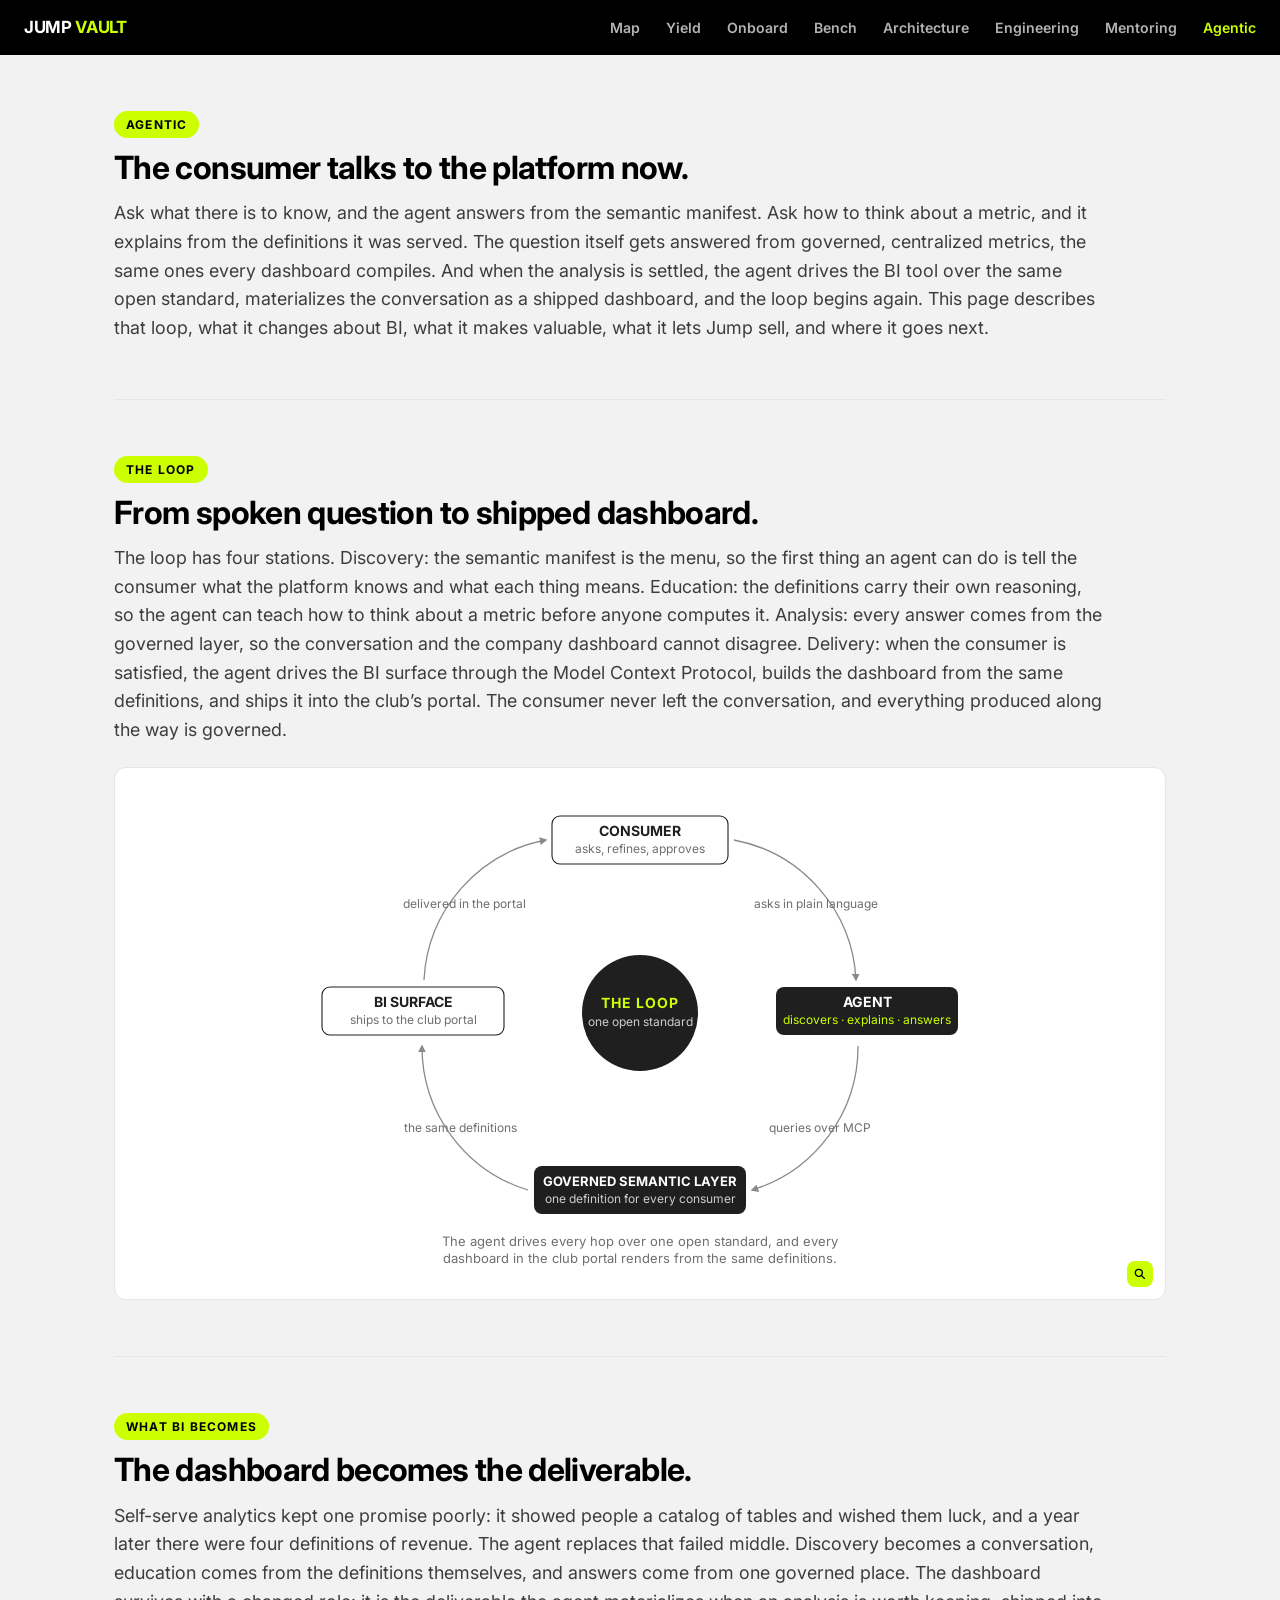
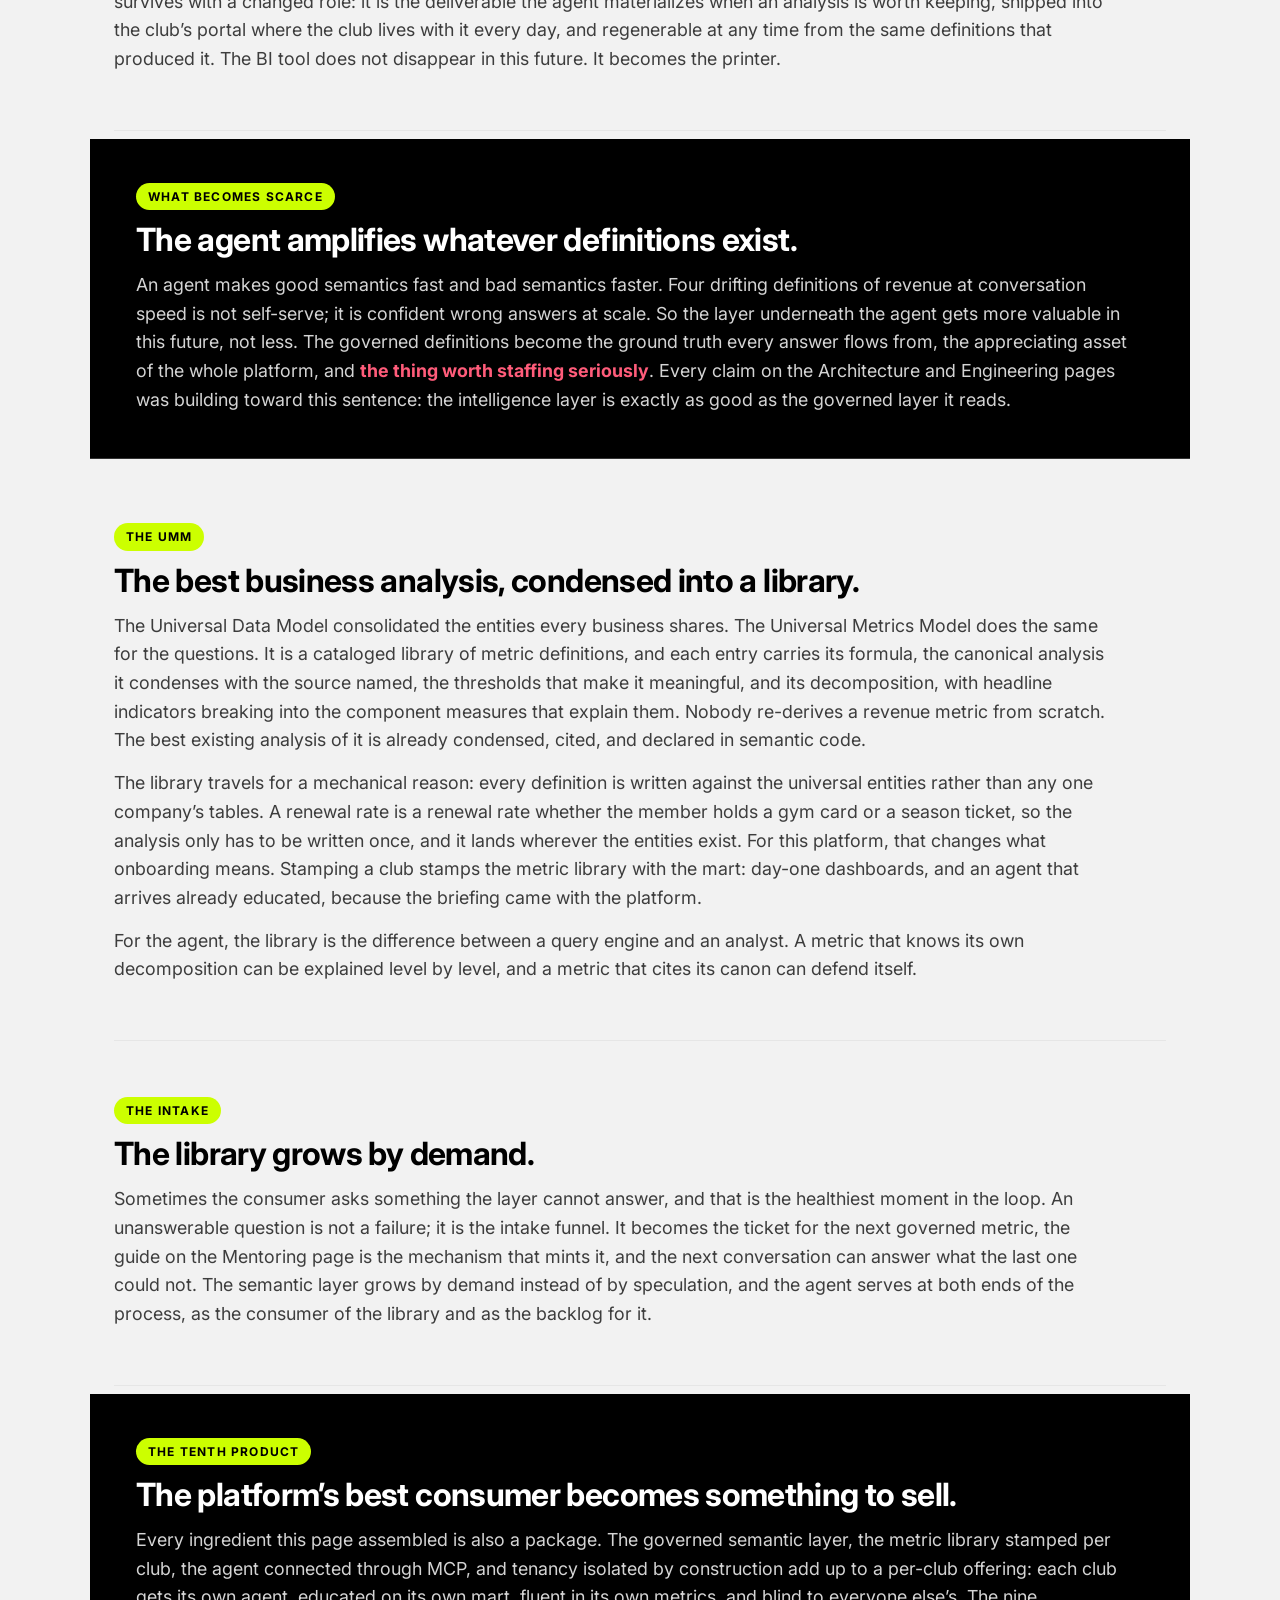
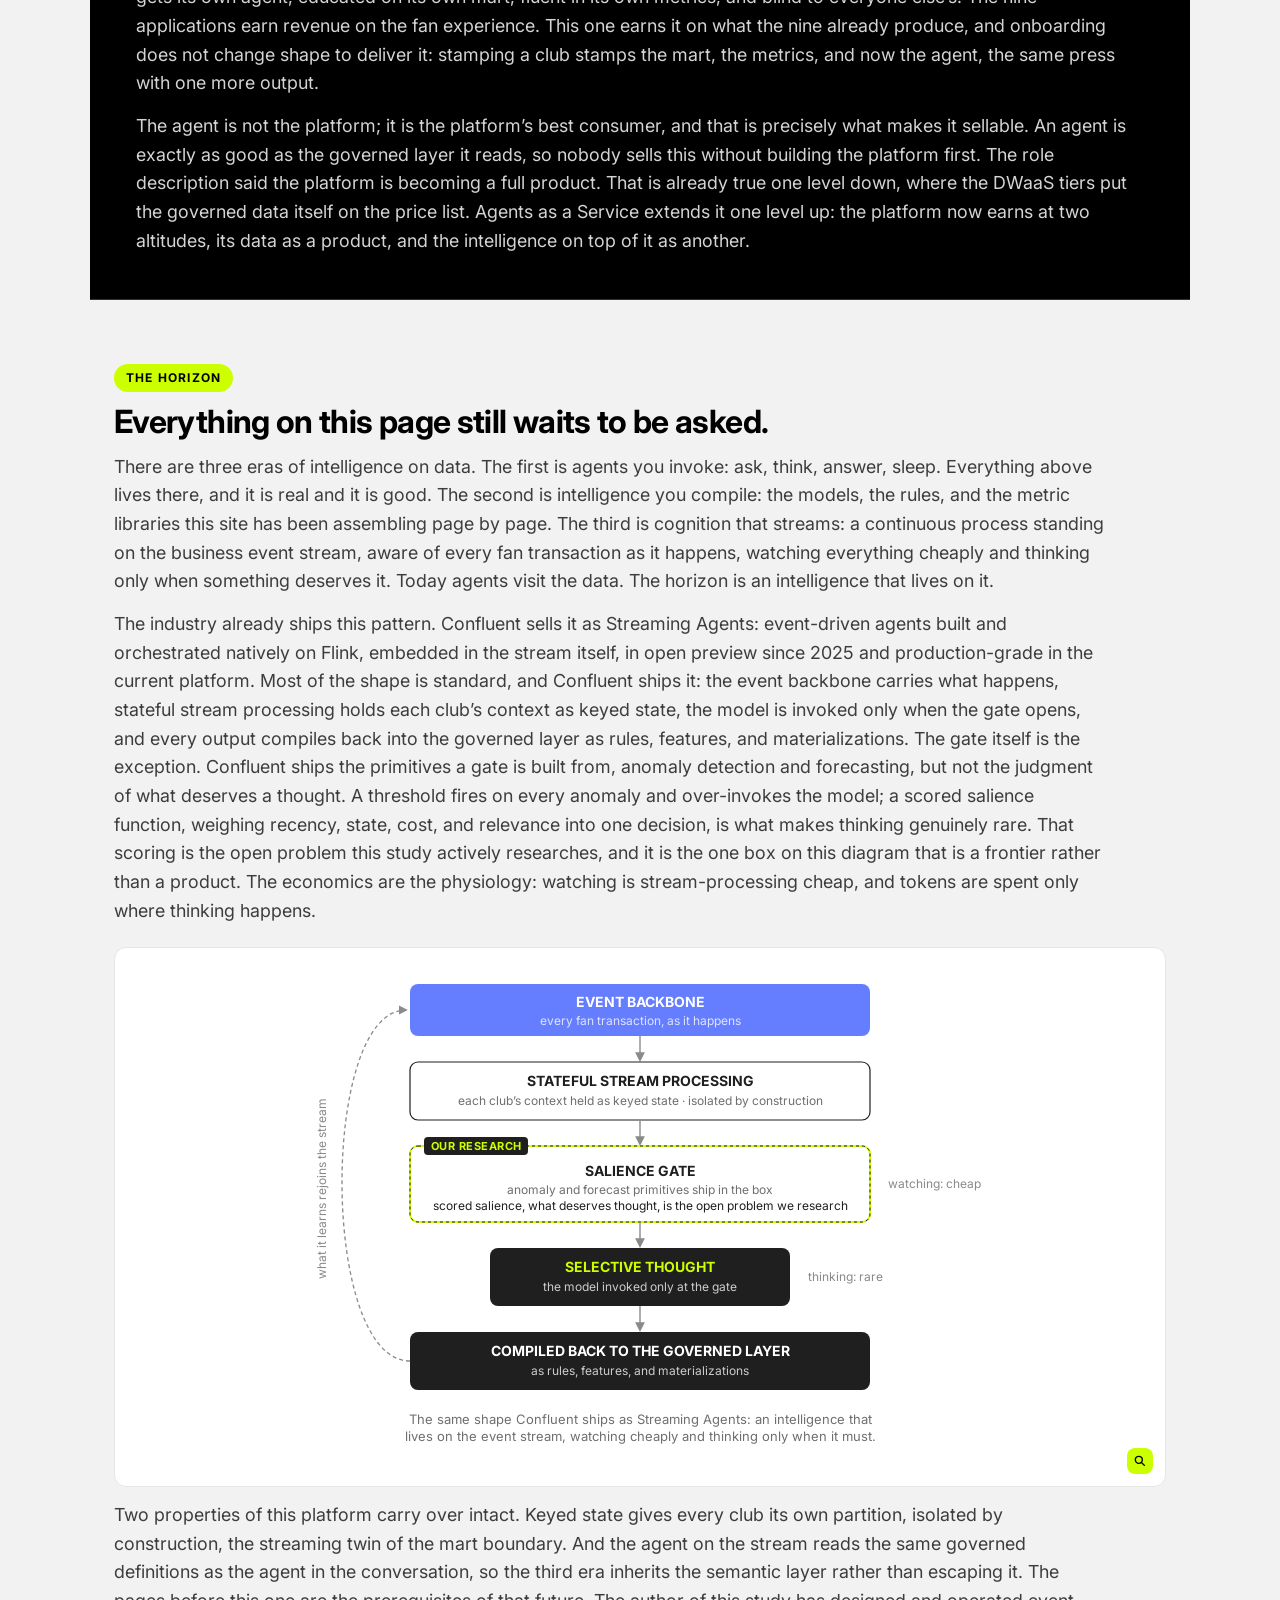
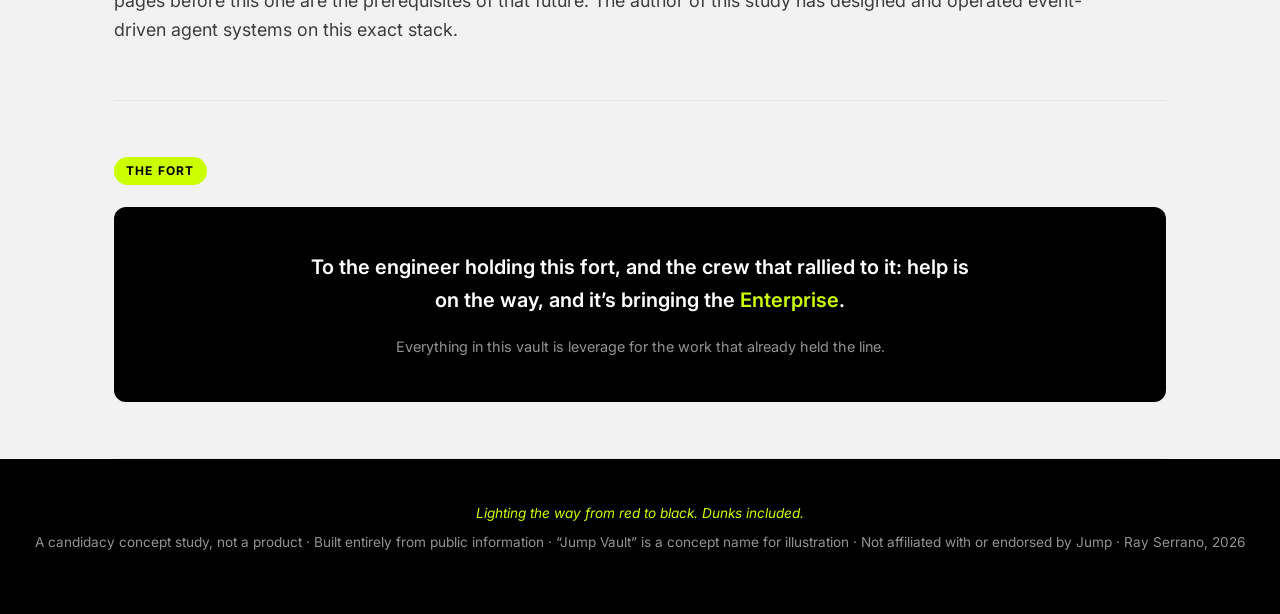
==== commit 3ded4833: "Agentic / The Tenth Product - precision fix (Ray): the section claimed 'the platform itself becomes " ====
--- a/agentic.html
+++ b/agentic.html
@@ -97,9 +97,9 @@
 
 <section class="dark">
   <div class="kicker">The Tenth Product</div>
-  <h2>The data platform becomes something to sell.</h2>
+  <h2>The platform&rsquo;s best consumer becomes something to sell.</h2>
   <p class="lede" style="margin-top:14px">Every ingredient this page assembled is also a package. The governed semantic layer, the metric library stamped per club, the agent connected through MCP, and tenancy isolated by construction add up to a per-club offering: each club gets its own agent, educated on its own mart, fluent in its own metrics, and blind to everyone else&rsquo;s. The nine applications earn revenue on the fan experience. This one earns it on what the nine already produce, and onboarding does not change shape to deliver it: stamping a club stamps the mart, the metrics, and now the agent, the same press with one more output.</p>
-  <p class="lede" style="margin-top:14px">The offering is also defensible for the same reason it is possible. An agent is exactly as good as the governed layer it reads, so nobody sells this without building the platform first. The role description said the platform is becoming a full product. Agents as a Service takes that sentence all the way: the platform itself becomes the thing on the price list.</p>
+  <p class="lede" style="margin-top:14px">The agent is not the platform; it is the platform&rsquo;s best consumer, and that is precisely what makes it sellable. An agent is exactly as good as the governed layer it reads, so nobody sells this without building the platform first. The role description said the platform is becoming a full product. That is already true one level down, where the DWaaS tiers put the governed data itself on the price list. Agents as a Service extends it one level up: the platform now earns at two altitudes, its data as a product, and the intelligence on top of it as another.</p>
 </section>
 
 <section>
